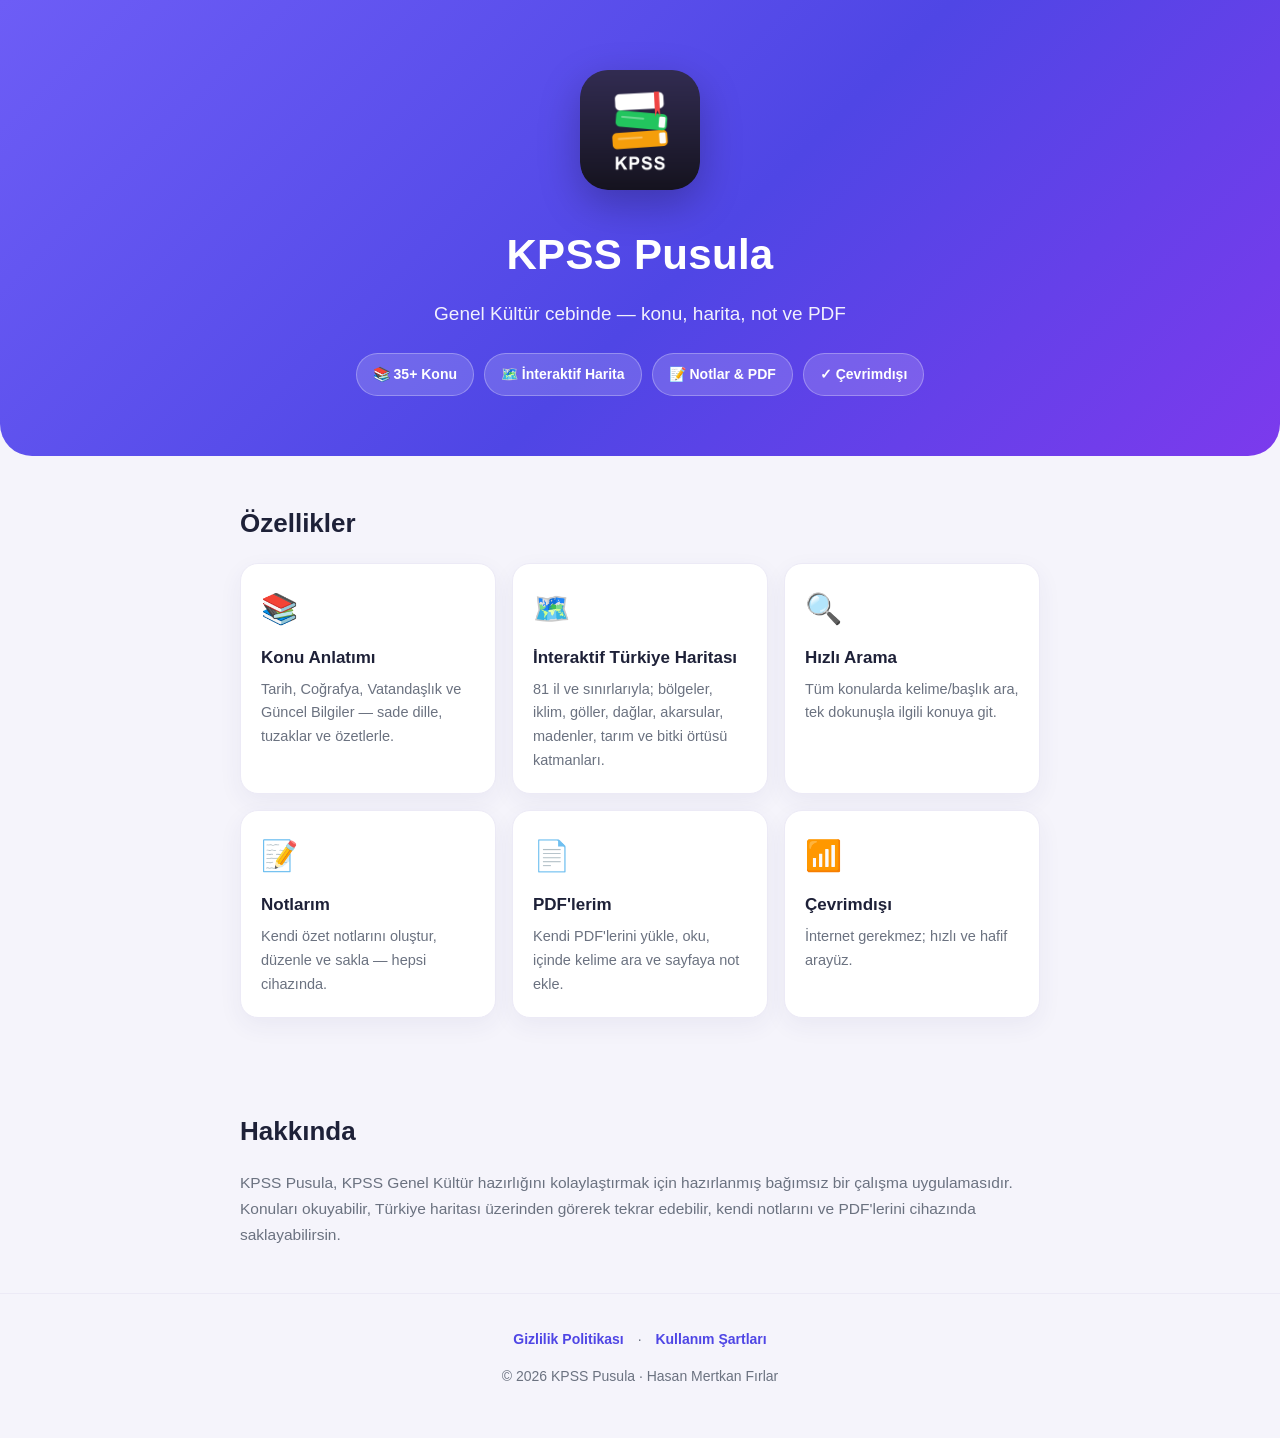
==== index.html @ 709a4a2e "KPSS Pusula tanıtım sitesi: ana sayfa, gizlilik politikası, kullanım şartları Co-Authored-By: Claude" ====
<!DOCTYPE html>
<html lang="tr">
<head>
<meta charset="UTF-8">
<meta name="viewport" content="width=device-width, initial-scale=1.0">
<title>KPSS Pusula — Genel Kültür Cebinde</title>
<meta name="description" content="KPSS Pusula: Genel Kültür konu anlatımı, interaktif Türkiye haritası, kişisel notlar ve PDF. Çevrimdışı çalışır.">
<link rel="icon" href="icon.png">
<link rel="stylesheet" href="style.css">
</head>
<body>
  <header class="hero">
    <img class="icon" src="icon.png" alt="KPSS Pusula">
    <h1>KPSS Pusula</h1>
    <p class="tag">Genel Kültür cebinde — konu, harita, not ve PDF</p>
    <div class="badges">
      <span class="badge">📚 35+ Konu</span>
      <span class="badge">🗺️ İnteraktif Harita</span>
      <span class="badge">📝 Notlar &amp; PDF</span>
      <span class="badge">✓ Çevrimdışı</span>
    </div>
  </header>

  <main class="wrap">
    <section>
      <h2>Özellikler</h2>
      <div class="grid">
        <div class="feat"><div class="ico">📚</div><h3>Konu Anlatımı</h3><p>Tarih, Coğrafya, Vatandaşlık ve Güncel Bilgiler — sade dille, tuzaklar ve özetlerle.</p></div>
        <div class="feat"><div class="ico">🗺️</div><h3>İnteraktif Türkiye Haritası</h3><p>81 il ve sınırlarıyla; bölgeler, iklim, göller, dağlar, akarsular, madenler, tarım ve bitki örtüsü katmanları.</p></div>
        <div class="feat"><div class="ico">🔍</div><h3>Hızlı Arama</h3><p>Tüm konularda kelime/başlık ara, tek dokunuşla ilgili konuya git.</p></div>
        <div class="feat"><div class="ico">📝</div><h3>Notlarım</h3><p>Kendi özet notlarını oluştur, düzenle ve sakla — hepsi cihazında.</p></div>
        <div class="feat"><div class="ico">📄</div><h3>PDF'lerim</h3><p>Kendi PDF'lerini yükle, oku, içinde kelime ara ve sayfaya not ekle.</p></div>
        <div class="feat"><div class="ico">📶</div><h3>Çevrimdışı</h3><p>İnternet gerekmez; hızlı ve hafif arayüz.</p></div>
      </div>
    </section>

    <section>
      <h2>Hakkında</h2>
      <p style="color:var(--soft);font-size:15.5px">KPSS Pusula, KPSS Genel Kültür hazırlığını kolaylaştırmak için hazırlanmış bağımsız bir çalışma uygulamasıdır. Konuları okuyabilir, Türkiye haritası üzerinden görerek tekrar edebilir, kendi notlarını ve PDF'lerini cihazında saklayabilirsin.</p>
    </section>
  </main>

  <footer>
    <div>
      <a href="gizlilik.html">Gizlilik Politikası</a> ·
      <a href="kullanim.html">Kullanım Şartları</a>
    </div>
    <p style="margin-top:14px">© 2026 KPSS Pusula · Hasan Mertkan Fırlar</p>
  </footer>
</body>
</html>
---- style.css ----
:root{
  --indigo:#4F46E5; --purple:#7C3AED; --ink:#1E2138; --soft:#6B7280;
  --bg:#F5F4FB; --card:#fff; --border:#ECEAF6;
}
*{box-sizing:border-box;margin:0;padding:0}
body{font-family:-apple-system,BlinkMacSystemFont,"Segoe UI",Roboto,Arial,sans-serif;
  color:var(--ink);background:var(--bg);line-height:1.65}
a{color:var(--indigo);text-decoration:none}
a:hover{text-decoration:underline}
.wrap{max-width:840px;margin:0 auto;padding:0 20px}

/* Hero */
.hero{background:linear-gradient(135deg,#6D5DF6 0%,#4F46E5 55%,#7C3AED 100%);
  color:#fff;text-align:center;padding:70px 20px 60px;border-radius:0 0 32px 32px}
.hero img.icon{width:120px;height:120px;border-radius:28px;box-shadow:0 14px 40px rgba(0,0,0,.25)}
.hero h1{font-size:42px;margin:22px 0 8px;letter-spacing:.3px}
.hero p.tag{font-size:19px;opacity:.92}
.badges{margin-top:24px;display:flex;gap:10px;justify-content:center;flex-wrap:wrap}
.badge{background:rgba(255,255,255,.16);border:1px solid rgba(255,255,255,.28);
  padding:9px 16px;border-radius:999px;font-size:14px;font-weight:600}

/* Sections */
section{padding:46px 0}
h2{font-size:26px;margin-bottom:18px}
.grid{display:grid;grid-template-columns:repeat(auto-fit,minmax(230px,1fr));gap:16px}
.feat{background:var(--card);border:1px solid var(--border);border-radius:18px;padding:20px;
  box-shadow:0 8px 24px rgba(59,47,122,.06)}
.feat .ico{font-size:30px}
.feat h3{font-size:17px;margin:10px 0 6px}
.feat p{color:var(--soft);font-size:14.5px}

/* Legal pages */
.legal{background:var(--card);border:1px solid var(--border);border-radius:20px;
  padding:32px;margin:34px 0;box-shadow:0 8px 24px rgba(59,47,122,.06)}
.legal h1{font-size:30px;margin-bottom:6px}
.legal .date{color:var(--soft);font-size:14px;margin-bottom:22px}
.legal h2{font-size:20px;margin:26px 0 10px}
.legal p,.legal li{color:#2b2f45;font-size:15.5px;margin-bottom:10px}
.legal ul{padding-left:22px}
.back{display:inline-block;margin:18px 0;font-weight:700}

footer{text-align:center;color:var(--soft);font-size:14px;padding:34px 20px 50px;border-top:1px solid var(--border)}
footer a{margin:0 10px;font-weight:600}
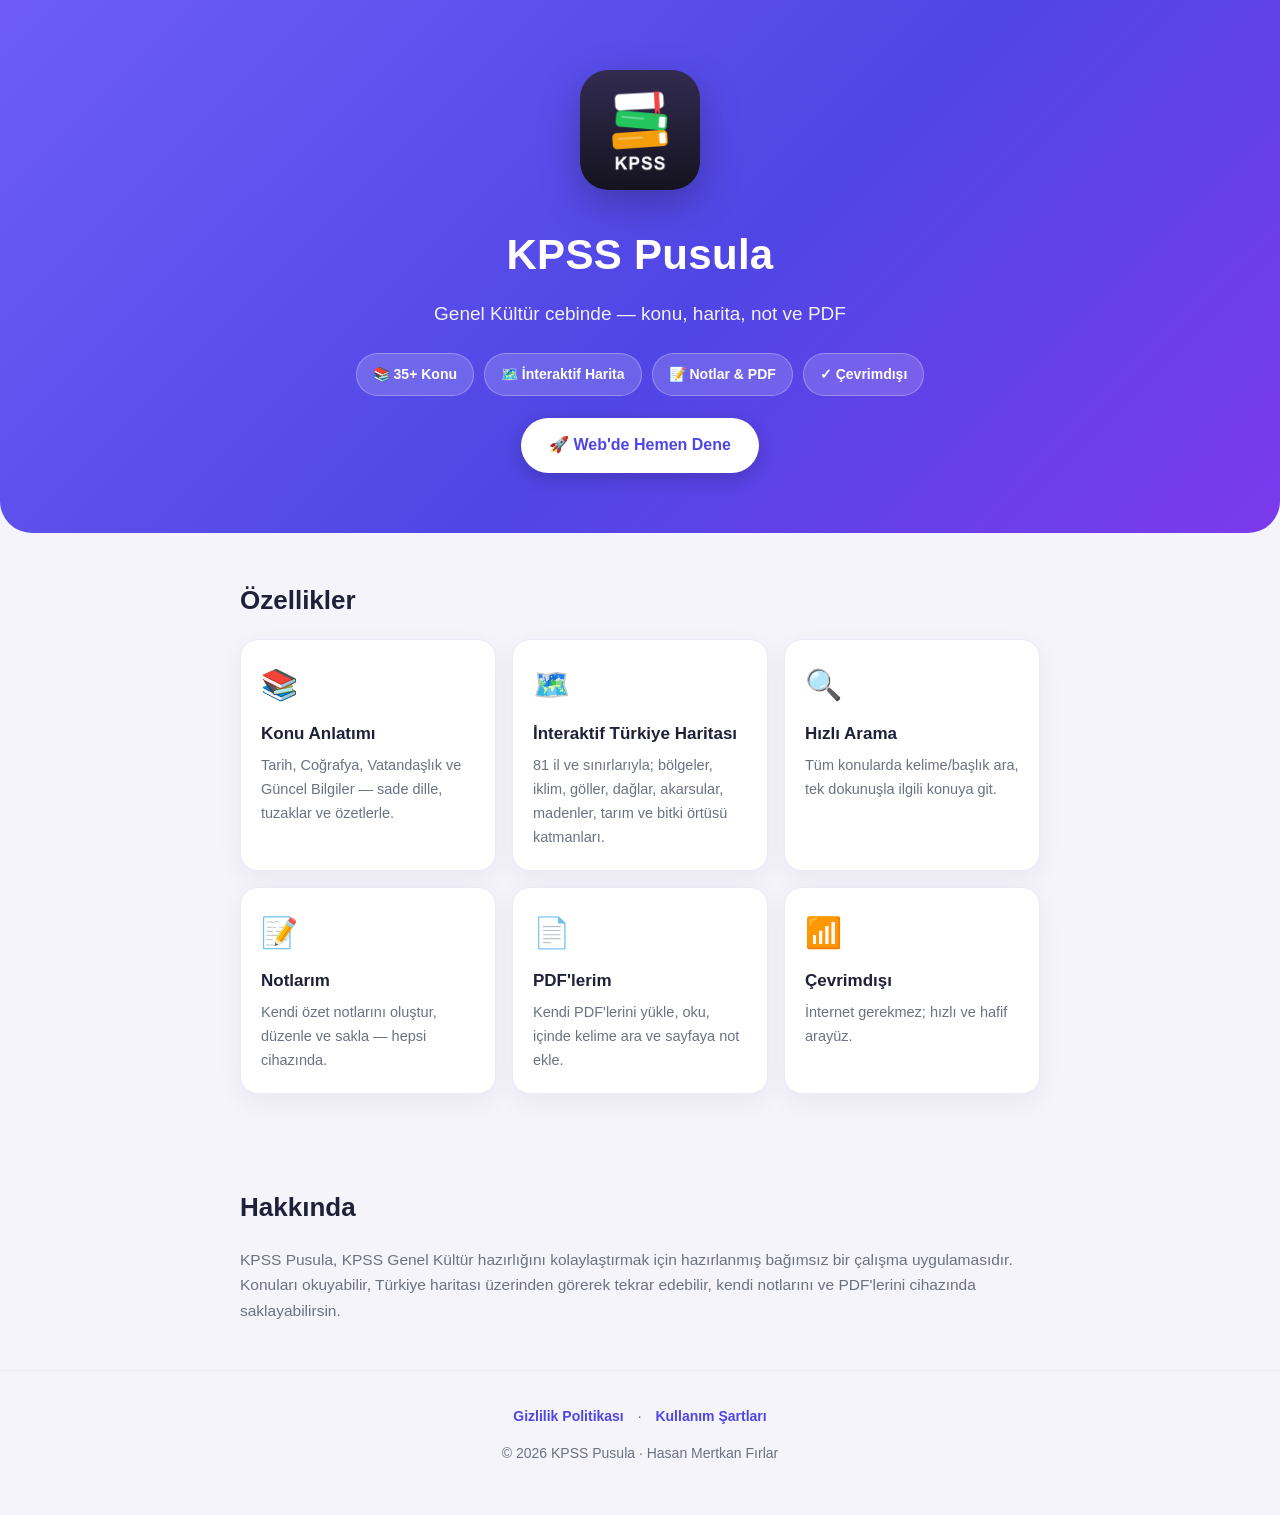
==== commit 13aa3e2e: "Web uygulaması ekle: Konular, Türkiye haritası, Test ve Notlar Uygulamanın özellikleri statik web sü" ====
--- a/index.html
+++ b/index.html
@@ -19,6 +19,10 @@
       <span class="badge">📝 Notlar &amp; PDF</span>
       <span class="badge">✓ Çevrimdışı</span>
     </div>
+    <a href="app/" style="display:inline-block;margin-top:22px;background:#fff;color:#4F46E5;font-weight:800;
+      font-size:16px;text-decoration:none;padding:14px 28px;border-radius:999px;box-shadow:0 6px 18px rgba(0,0,0,.18)">
+      🚀 Web'de Hemen Dene
+    </a>
   </header>
 
   <main class="wrap">
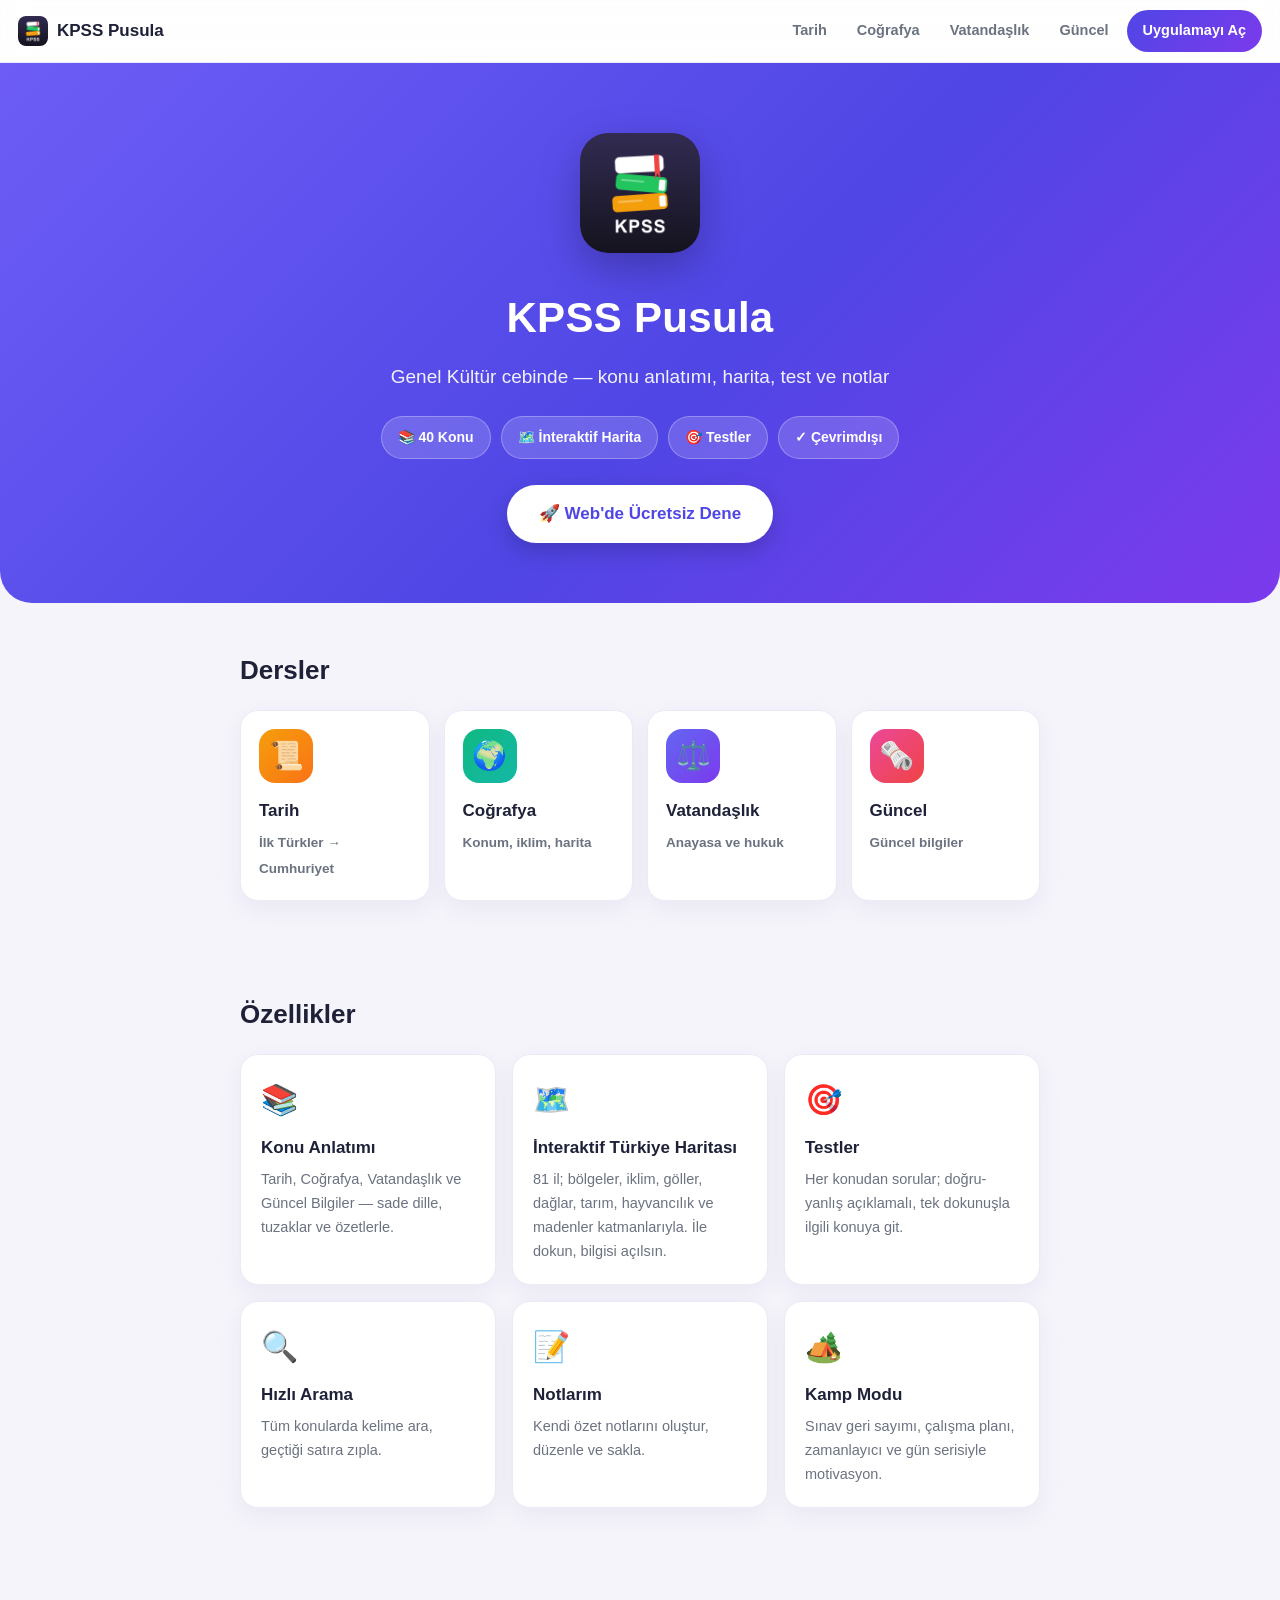
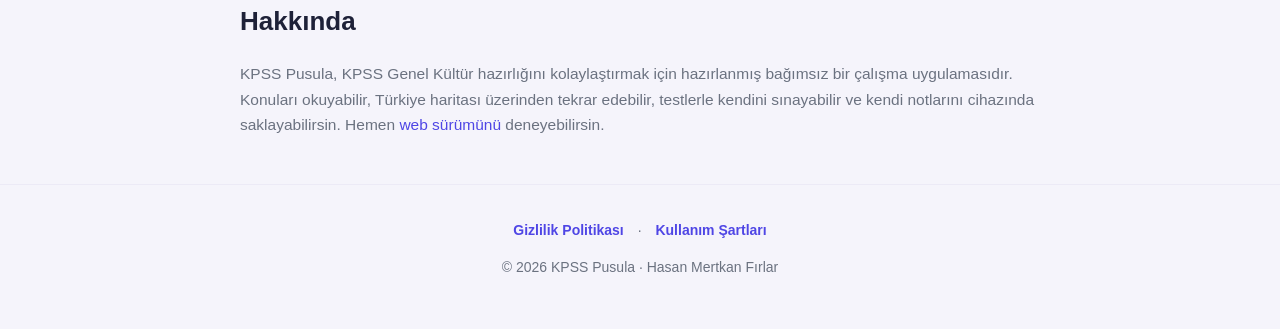
==== commit e15e4e25: "Ana sayfayı yeniden tasarla: üst menü (Tarih/Coğrafya/Vatandaşlık/Güncel) + ders kartları - Ana sayf" ====
--- a/index.html
+++ b/index.html
@@ -3,53 +3,87 @@
 <head>
 <meta charset="UTF-8">
 <meta name="viewport" content="width=device-width, initial-scale=1.0">
-<title>KPSS Pusula — Genel Kültür Cebinde</title>
-<meta name="description" content="KPSS Pusula: Genel Kültür konu anlatımı, interaktif Türkiye haritası, kişisel notlar ve PDF. Çevrimdışı çalışır.">
+<title>KPSS Pusula — Genel Kültür Konu Anlatımı, Harita ve Test</title>
+<meta name="description" content="KPSS Pusula: Tarih, Coğrafya, Vatandaşlık ve Güncel Bilgiler konu anlatımı, interaktif Türkiye haritası, testler ve notlar. Web'de ücretsiz dene veya uygulamayı indir.">
 <link rel="icon" href="icon.png">
 <link rel="stylesheet" href="style.css">
 </head>
 <body>
-  <header class="hero">
-    <img class="icon" src="icon.png" alt="KPSS Pusula">
-    <h1>KPSS Pusula</h1>
-    <p class="tag">Genel Kültür cebinde — konu, harita, not ve PDF</p>
-    <div class="badges">
-      <span class="badge">📚 35+ Konu</span>
-      <span class="badge">🗺️ İnteraktif Harita</span>
-      <span class="badge">📝 Notlar &amp; PDF</span>
-      <span class="badge">✓ Çevrimdışı</span>
+
+<nav class="nav">
+  <a class="brand" href="./"><img src="icon.png" alt="">KPSS Pusula</a>
+  <div class="links">
+    <a href="app/#tarih">Tarih</a>
+    <a href="app/#cografya">Coğrafya</a>
+    <a href="app/#vatandaslik">Vatandaşlık</a>
+    <a href="app/#guncel">Güncel</a>
+    <a class="cta" href="app/">Uygulamayı Aç</a>
+  </div>
+</nav>
+
+<header class="hero">
+  <img class="icon" src="icon.png" alt="KPSS Pusula">
+  <h1>KPSS Pusula</h1>
+  <p class="tag">Genel Kültür cebinde — konu anlatımı, harita, test ve notlar</p>
+  <div class="badges">
+    <span class="badge">📚 40 Konu</span>
+    <span class="badge">🗺️ İnteraktif Harita</span>
+    <span class="badge">🎯 Testler</span>
+    <span class="badge">✓ Çevrimdışı</span>
+  </div>
+  <a class="cta-big" href="app/">🚀 Web'de Ücretsiz Dene</a>
+</header>
+
+<main class="wrap">
+
+  <section id="dersler">
+    <h2>Dersler</h2>
+    <div class="subjects">
+      <a class="subj" href="app/#tarih">
+        <div class="em" style="background:linear-gradient(135deg,#F59E0B,#F97316)">📜</div>
+        <h3>Tarih</h3><span>İlk Türkler → Cumhuriyet</span>
+      </a>
+      <a class="subj" href="app/#cografya">
+        <div class="em" style="background:linear-gradient(135deg,#10B981,#14B8A6)">🌍</div>
+        <h3>Coğrafya</h3><span>Konum, iklim, harita</span>
+      </a>
+      <a class="subj" href="app/#vatandaslik">
+        <div class="em" style="background:linear-gradient(135deg,#6366F1,#7C3AED)">⚖️</div>
+        <h3>Vatandaşlık</h3><span>Anayasa ve hukuk</span>
+      </a>
+      <a class="subj" href="app/#guncel">
+        <div class="em" style="background:linear-gradient(135deg,#EC4899,#EF4444)">🗞️</div>
+        <h3>Güncel</h3><span>Güncel bilgiler</span>
+      </a>
     </div>
-    <a href="app/" style="display:inline-block;margin-top:22px;background:#fff;color:#4F46E5;font-weight:800;
-      font-size:16px;text-decoration:none;padding:14px 28px;border-radius:999px;box-shadow:0 6px 18px rgba(0,0,0,.18)">
-      🚀 Web'de Hemen Dene
-    </a>
-  </header>
+  </section>
 
-  <main class="wrap">
-    <section>
-      <h2>Özellikler</h2>
-      <div class="grid">
-        <div class="feat"><div class="ico">📚</div><h3>Konu Anlatımı</h3><p>Tarih, Coğrafya, Vatandaşlık ve Güncel Bilgiler — sade dille, tuzaklar ve özetlerle.</p></div>
-        <div class="feat"><div class="ico">🗺️</div><h3>İnteraktif Türkiye Haritası</h3><p>81 il ve sınırlarıyla; bölgeler, iklim, göller, dağlar, akarsular, madenler, tarım ve bitki örtüsü katmanları.</p></div>
-        <div class="feat"><div class="ico">🔍</div><h3>Hızlı Arama</h3><p>Tüm konularda kelime/başlık ara, tek dokunuşla ilgili konuya git.</p></div>
-        <div class="feat"><div class="ico">📝</div><h3>Notlarım</h3><p>Kendi özet notlarını oluştur, düzenle ve sakla — hepsi cihazında.</p></div>
-        <div class="feat"><div class="ico">📄</div><h3>PDF'lerim</h3><p>Kendi PDF'lerini yükle, oku, içinde kelime ara ve sayfaya not ekle.</p></div>
-        <div class="feat"><div class="ico">📶</div><h3>Çevrimdışı</h3><p>İnternet gerekmez; hızlı ve hafif arayüz.</p></div>
-      </div>
-    </section>
+  <section>
+    <h2>Özellikler</h2>
+    <div class="grid">
+      <div class="feat"><div class="ico">📚</div><h3>Konu Anlatımı</h3><p>Tarih, Coğrafya, Vatandaşlık ve Güncel Bilgiler — sade dille, tuzaklar ve özetlerle.</p></div>
+      <div class="feat"><div class="ico">🗺️</div><h3>İnteraktif Türkiye Haritası</h3><p>81 il; bölgeler, iklim, göller, dağlar, tarım, hayvancılık ve madenler katmanlarıyla. İle dokun, bilgisi açılsın.</p></div>
+      <div class="feat"><div class="ico">🎯</div><h3>Testler</h3><p>Her konudan sorular; doğru-yanlış açıklamalı, tek dokunuşla ilgili konuya git.</p></div>
+      <div class="feat"><div class="ico">🔍</div><h3>Hızlı Arama</h3><p>Tüm konularda kelime ara, geçtiği satıra zıpla.</p></div>
+      <div class="feat"><div class="ico">📝</div><h3>Notlarım</h3><p>Kendi özet notlarını oluştur, düzenle ve sakla.</p></div>
+      <div class="feat"><div class="ico">🏕️</div><h3>Kamp Modu</h3><p>Sınav geri sayımı, çalışma planı, zamanlayıcı ve gün serisiyle motivasyon.</p></div>
+    </div>
+  </section>
 
-    <section>
-      <h2>Hakkında</h2>
-      <p style="color:var(--soft);font-size:15.5px">KPSS Pusula, KPSS Genel Kültür hazırlığını kolaylaştırmak için hazırlanmış bağımsız bir çalışma uygulamasıdır. Konuları okuyabilir, Türkiye haritası üzerinden görerek tekrar edebilir, kendi notlarını ve PDF'lerini cihazında saklayabilirsin.</p>
-    </section>
-  </main>
+  <section>
+    <h2>Hakkında</h2>
+    <p style="color:var(--soft);font-size:15.5px">KPSS Pusula, KPSS Genel Kültür hazırlığını kolaylaştırmak için hazırlanmış bağımsız bir çalışma uygulamasıdır. Konuları okuyabilir, Türkiye haritası üzerinden tekrar edebilir, testlerle kendini sınayabilir ve kendi notlarını cihazında saklayabilirsin. Hemen <a href="app/">web sürümünü</a> deneyebilirsin.</p>
+  </section>
 
-  <footer>
-    <div>
-      <a href="gizlilik.html">Gizlilik Politikası</a> ·
-      <a href="kullanim.html">Kullanım Şartları</a>
-    </div>
-    <p style="margin-top:14px">© 2026 KPSS Pusula · Hasan Mertkan Fırlar</p>
-  </footer>
+</main>
+
+<footer>
+  <div>
+    <a href="gizlilik.html">Gizlilik Politikası</a> ·
+    <a href="kullanim.html">Kullanım Şartları</a>
+  </div>
+  <p style="margin-top:14px">© 2026 KPSS Pusula · Hasan Mertkan Fırlar</p>
+</footer>
+
 </body>
 </html>
--- a/style.css
+++ b/style.css
@@ -8,6 +8,31 @@
 a{color:var(--indigo);text-decoration:none}
 a:hover{text-decoration:underline}
 .wrap{max-width:840px;margin:0 auto;padding:0 20px}
+
+/* Üst menü */
+.nav{position:sticky;top:0;z-index:50;background:rgba(255,255,255,.92);backdrop-filter:saturate(180%) blur(12px);
+  border-bottom:1px solid var(--border);display:flex;align-items:center;justify-content:space-between;
+  padding:10px 18px;flex-wrap:wrap;gap:8px}
+.nav .brand{display:flex;align-items:center;gap:9px;font-weight:800;font-size:17px;color:var(--ink)}
+.nav .brand:hover{text-decoration:none}
+.nav .brand img{width:30px;height:30px;border-radius:8px}
+.nav .links{display:flex;align-items:center;gap:6px;flex-wrap:wrap}
+.nav .links a{color:var(--soft);font-weight:700;font-size:14.5px;padding:8px 12px;border-radius:999px}
+.nav .links a:hover{background:var(--bg);color:var(--indigo);text-decoration:none}
+.nav .links a.cta{background:linear-gradient(135deg,#4F46E5,#7C3AED);color:#fff;padding:9px 16px}
+.nav .links a.cta:hover{opacity:.92}
+
+/* Ders kartları */
+.subjects{display:grid;grid-template-columns:repeat(auto-fit,minmax(150px,1fr));gap:14px}
+.subj{display:block;background:var(--card);border:1px solid var(--border);border-radius:18px;padding:18px;
+  box-shadow:0 8px 24px rgba(59,47,122,.06);transition:transform .12s,box-shadow .12s}
+.subj:hover{text-decoration:none;transform:translateY(-3px);box-shadow:0 14px 30px rgba(59,47,122,.12)}
+.subj .em{width:54px;height:54px;border-radius:16px;display:flex;align-items:center;justify-content:center;font-size:28px;color:#fff}
+.subj h3{font-size:17px;margin:14px 0 4px;color:var(--ink)}
+.subj span{font-size:13.5px;color:var(--soft);font-weight:600}
+.cta-big{display:inline-block;margin-top:26px;background:#fff;color:#4F46E5;font-weight:800;font-size:17px;
+  padding:15px 32px;border-radius:999px;box-shadow:0 8px 22px rgba(0,0,0,.18)}
+.cta-big:hover{text-decoration:none;opacity:.95}
 
 /* Hero */
 .hero{background:linear-gradient(135deg,#6D5DF6 0%,#4F46E5 55%,#7C3AED 100%);
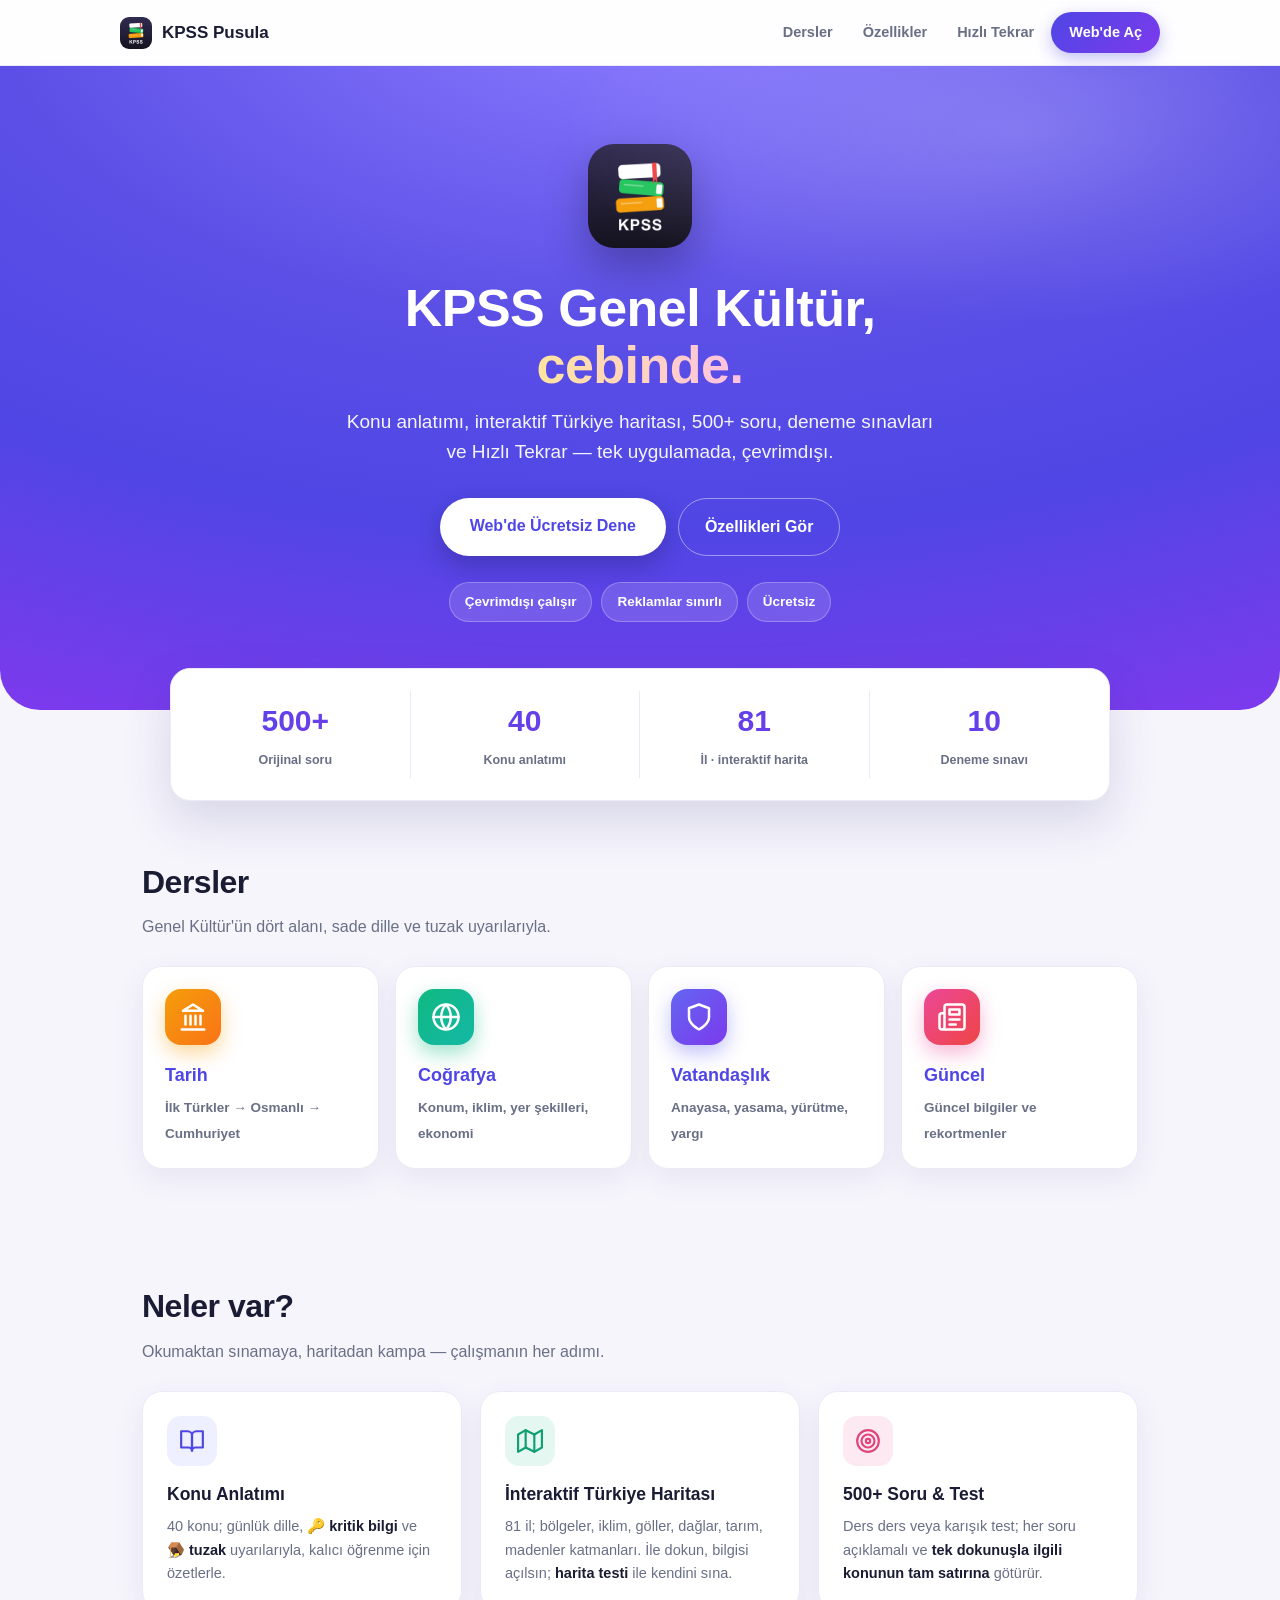
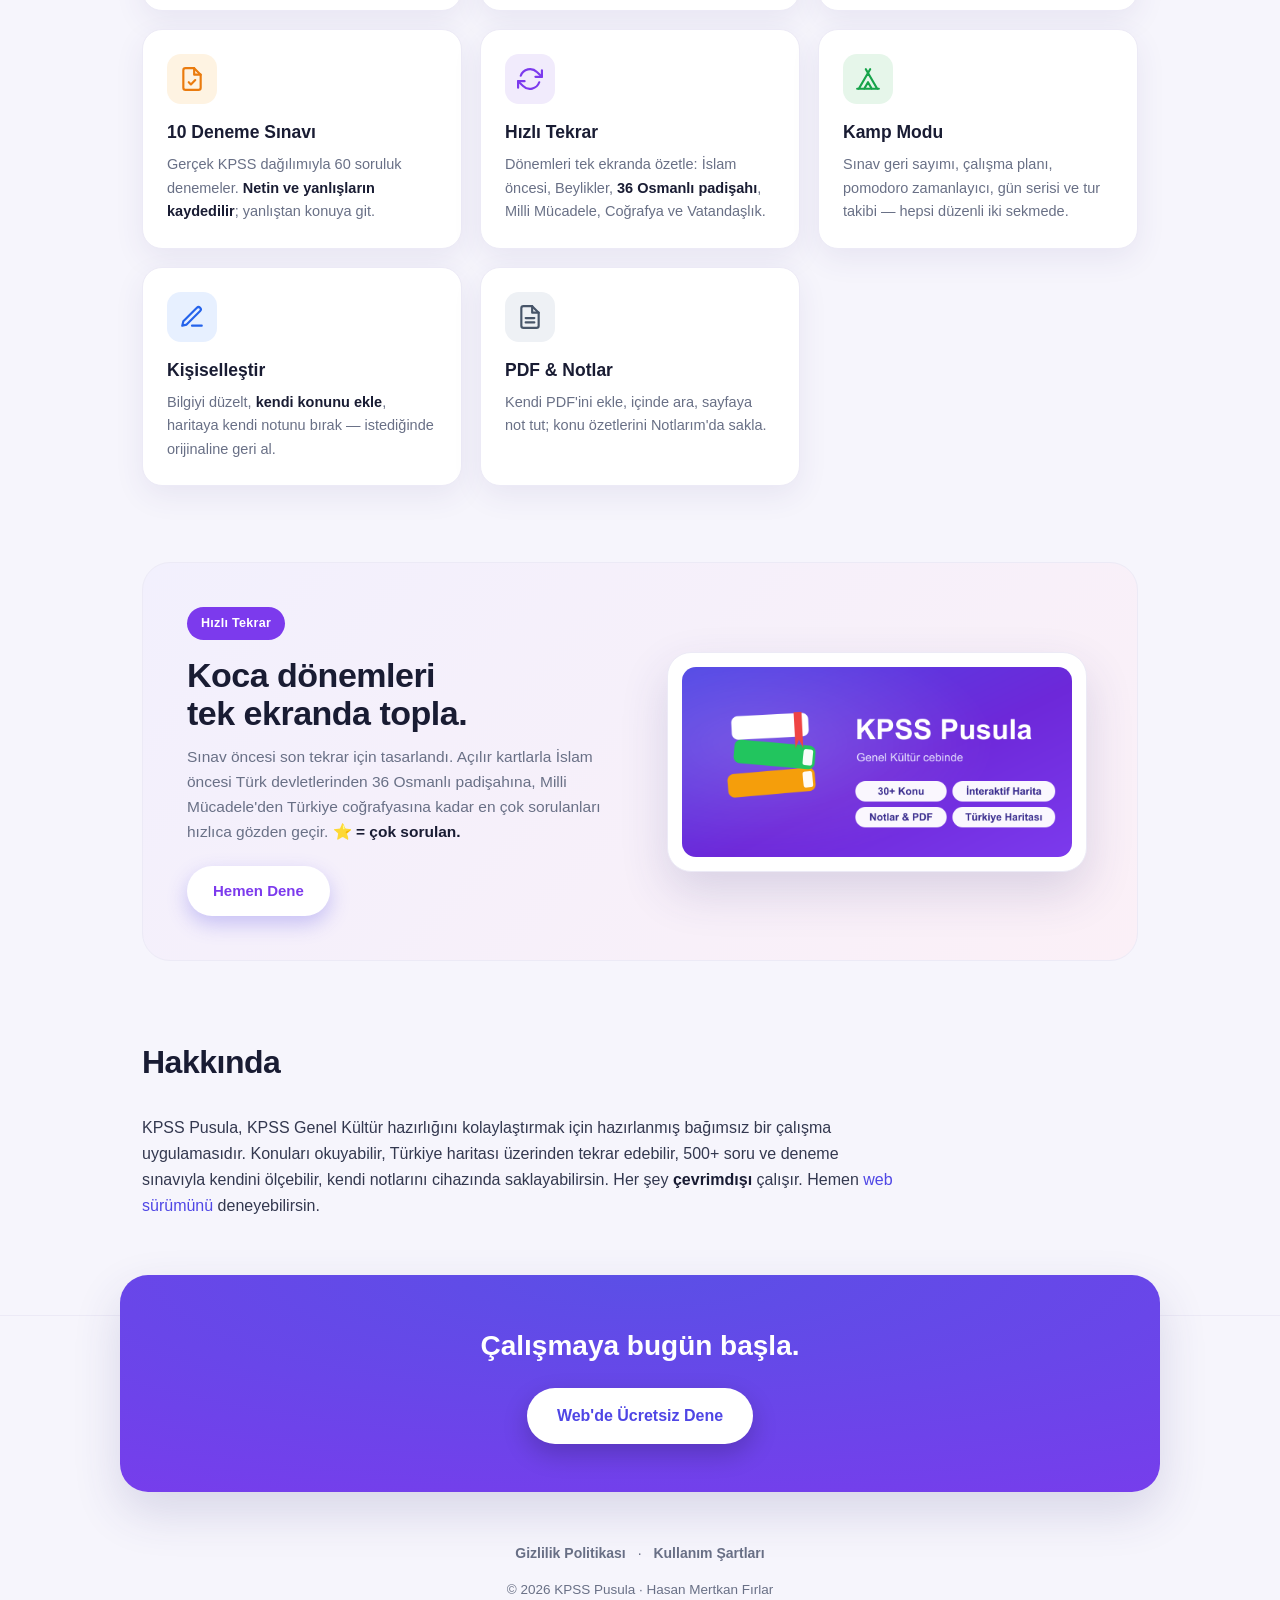
==== commit 7432f44f: "Landing sayfasını premium tasarımla yenile + içeriği güncelle - Yeni hero, istatistik bandı, SVG iko" ====
--- a/index.html
+++ b/index.html
@@ -3,8 +3,13 @@
 <head>
 <meta charset="UTF-8">
 <meta name="viewport" content="width=device-width, initial-scale=1.0">
-<title>KPSS Pusula — Genel Kültür Konu Anlatımı, Harita ve Test</title>
-<meta name="description" content="KPSS Pusula: Tarih, Coğrafya, Vatandaşlık ve Güncel Bilgiler konu anlatımı, interaktif Türkiye haritası, testler ve notlar. Web'de ücretsiz dene veya uygulamayı indir.">
+<title>KPSS Pusula — Genel Kültür Konu Anlatımı, Harita, Test ve Deneme</title>
+<meta name="description" content="KPSS Pusula: Tarih, Coğrafya, Vatandaşlık ve Güncel konu anlatımı, interaktif Türkiye haritası, 500+ orijinal soru, 10 deneme sınavı ve Hızlı Tekrar. Web'de ücretsiz dene.">
+<meta name="theme-color" content="#4F46E5">
+<meta property="og:title" content="KPSS Pusula — Genel Kültür cebinde">
+<meta property="og:description" content="Konu anlatımı, interaktif harita, 500+ soru, 10 deneme ve Hızlı Tekrar. Web'de ücretsiz dene.">
+<meta property="og:image" content="feature.png">
+<meta property="og:type" content="website">
 <link rel="icon" href="icon.png">
 <link rel="stylesheet" href="style.css">
 </head>
@@ -13,76 +18,136 @@
 <nav class="nav">
   <a class="brand" href="./"><img src="icon.png" alt="">KPSS Pusula</a>
   <div class="links">
-    <a href="app/#tarih">Tarih</a>
-    <a href="app/#cografya">Coğrafya</a>
-    <a href="app/#vatandaslik">Vatandaşlık</a>
-    <a href="app/#guncel">Güncel</a>
-    <a class="cta" href="app/">Uygulamayı Aç</a>
+    <a href="#dersler">Dersler</a>
+    <a href="#ozellikler">Özellikler</a>
+    <a href="#tekrar">Hızlı Tekrar</a>
+    <a class="cta" href="app/">Web'de Aç</a>
   </div>
 </nav>
 
 <header class="hero">
-  <img class="icon" src="icon.png" alt="KPSS Pusula">
-  <h1>KPSS Pusula</h1>
-  <p class="tag">Genel Kültür cebinde — konu anlatımı, harita, test ve notlar</p>
-  <div class="badges">
-    <span class="badge">📚 40 Konu</span>
-    <span class="badge">🗺️ İnteraktif Harita</span>
-    <span class="badge">🎯 Testler</span>
-    <span class="badge">✓ Çevrimdışı</span>
+  <div class="hero-inner">
+    <img class="icon" src="icon.png" alt="KPSS Pusula">
+    <h1>KPSS Genel Kültür,<br><span class="grad-text">cebinde.</span></h1>
+    <p class="tag">Konu anlatımı, interaktif Türkiye haritası, 500+ soru, deneme sınavları ve Hızlı Tekrar — tek uygulamada, çevrimdışı.</p>
+    <div class="hero-cta">
+      <a class="btn-primary" href="app/">Web'de Ücretsiz Dene</a>
+      <a class="btn-ghost" href="#ozellikler">Özellikleri Gör</a>
+    </div>
+    <div class="badges">
+      <span class="badge">Çevrimdışı çalışır</span>
+      <span class="badge">Reklamlar sınırlı</span>
+      <span class="badge">Ücretsiz</span>
+    </div>
   </div>
-  <a class="cta-big" href="app/">🚀 Web'de Ücretsiz Dene</a>
 </header>
+
+<div class="stats-band">
+  <div class="stat"><b>500+</b><span>Orijinal soru</span></div>
+  <div class="stat"><b>40</b><span>Konu anlatımı</span></div>
+  <div class="stat"><b>81</b><span>İl · interaktif harita</span></div>
+  <div class="stat"><b>10</b><span>Deneme sınavı</span></div>
+</div>
 
 <main class="wrap">
 
   <section id="dersler">
-    <h2>Dersler</h2>
+    <div class="sec-head"><h2>Dersler</h2><p>Genel Kültür'ün dört alanı, sade dille ve tuzak uyarılarıyla.</p></div>
     <div class="subjects">
-      <a class="subj" href="app/#tarih">
-        <div class="em" style="background:linear-gradient(135deg,#F59E0B,#F97316)">📜</div>
-        <h3>Tarih</h3><span>İlk Türkler → Cumhuriyet</span>
+      <a class="subj" style="--g1:#F59E0B;--g2:#F97316" href="app/#tarih">
+        <div class="em">
+          <svg viewBox="0 0 24 24"><path d="M3 22h18M6 18v-7M10 18v-7M14 18v-7M18 18v-7"/><path d="M12 2 20 7H4z"/></svg>
+        </div>
+        <h3>Tarih</h3><span>İlk Türkler → Osmanlı → Cumhuriyet</span>
       </a>
-      <a class="subj" href="app/#cografya">
-        <div class="em" style="background:linear-gradient(135deg,#10B981,#14B8A6)">🌍</div>
-        <h3>Coğrafya</h3><span>Konum, iklim, harita</span>
+      <a class="subj" style="--g1:#10B981;--g2:#14B8A6" href="app/#cografya">
+        <div class="em">
+          <svg viewBox="0 0 24 24"><circle cx="12" cy="12" r="10"/><path d="M2 12h20"/><path d="M12 2a15 15 0 0 1 0 20 15 15 0 0 1 0-20z"/></svg>
+        </div>
+        <h3>Coğrafya</h3><span>Konum, iklim, yer şekilleri, ekonomi</span>
       </a>
-      <a class="subj" href="app/#vatandaslik">
-        <div class="em" style="background:linear-gradient(135deg,#6366F1,#7C3AED)">⚖️</div>
-        <h3>Vatandaşlık</h3><span>Anayasa ve hukuk</span>
+      <a class="subj" style="--g1:#6366F1;--g2:#7C3AED" href="app/#vatandaslik">
+        <div class="em">
+          <svg viewBox="0 0 24 24"><path d="M12 22s8-4 8-10V5l-8-3-8 3v7c0 6 8 10 8 10z"/></svg>
+        </div>
+        <h3>Vatandaşlık</h3><span>Anayasa, yasama, yürütme, yargı</span>
       </a>
-      <a class="subj" href="app/#guncel">
-        <div class="em" style="background:linear-gradient(135deg,#EC4899,#EF4444)">🗞️</div>
-        <h3>Güncel</h3><span>Güncel bilgiler</span>
+      <a class="subj" style="--g1:#EC4899;--g2:#EF4444" href="app/#guncel">
+        <div class="em">
+          <svg viewBox="0 0 24 24"><path d="M4 22h16a2 2 0 0 0 2-2V4a2 2 0 0 0-2-2H8a2 2 0 0 0-2 2v16a2 2 0 0 1-2 2Zm0 0a2 2 0 0 1-2-2v-9a2 2 0 0 1 2-2h2"/><path d="M18 14h-8M15 18h-5M10 6h8v4h-8z"/></svg>
+        </div>
+        <h3>Güncel</h3><span>Güncel bilgiler ve rekortmenler</span>
       </a>
     </div>
   </section>
 
-  <section>
-    <h2>Özellikler</h2>
+  <section id="ozellikler">
+    <div class="sec-head"><h2>Neler var?</h2><p>Okumaktan sınamaya, haritadan kampa — çalışmanın her adımı.</p></div>
     <div class="grid">
-      <div class="feat"><div class="ico">📚</div><h3>Konu Anlatımı</h3><p>Tarih, Coğrafya, Vatandaşlık ve Güncel Bilgiler — sade dille, tuzaklar ve özetlerle.</p></div>
-      <div class="feat"><div class="ico">🗺️</div><h3>İnteraktif Türkiye Haritası</h3><p>81 il; bölgeler, iklim, göller, dağlar, tarım, hayvancılık ve madenler katmanlarıyla. İle dokun, bilgisi açılsın.</p></div>
-      <div class="feat"><div class="ico">🎯</div><h3>Testler</h3><p>Her konudan sorular; doğru-yanlış açıklamalı, tek dokunuşla ilgili konuya git.</p></div>
-      <div class="feat"><div class="ico">🔍</div><h3>Hızlı Arama</h3><p>Tüm konularda kelime ara, geçtiği satıra zıpla.</p></div>
-      <div class="feat"><div class="ico">📝</div><h3>Notlarım</h3><p>Kendi özet notlarını oluştur, düzenle ve sakla.</p></div>
-      <div class="feat"><div class="ico">🏕️</div><h3>Kamp Modu</h3><p>Sınav geri sayımı, çalışma planı, zamanlayıcı ve gün serisiyle motivasyon.</p></div>
+      <div class="feat">
+        <div class="ico i-book"><svg viewBox="0 0 24 24"><path d="M2 3h6a4 4 0 0 1 4 4v14a3 3 0 0 0-3-3H2z"/><path d="M22 3h-6a4 4 0 0 0-4 4v14a3 3 0 0 1 3-3h7z"/></svg></div>
+        <h3>Konu Anlatımı</h3><p>40 konu; günlük dille, <b>🔑 kritik bilgi</b> ve <b>🪤 tuzak</b> uyarılarıyla, kalıcı öğrenme için özetlerle.</p>
+      </div>
+      <div class="feat">
+        <div class="ico i-map"><svg viewBox="0 0 24 24"><path d="M1 6 8 2l8 4 7-4v16l-7 4-8-4-7 4z"/><path d="M8 2v16M16 6v16"/></svg></div>
+        <h3>İnteraktif Türkiye Haritası</h3><p>81 il; bölgeler, iklim, göller, dağlar, tarım, madenler katmanları. İle dokun, bilgisi açılsın; <b>harita testi</b> ile kendini sına.</p>
+      </div>
+      <div class="feat">
+        <div class="ico i-target"><svg viewBox="0 0 24 24"><circle cx="12" cy="12" r="10"/><circle cx="12" cy="12" r="6"/><circle cx="12" cy="12" r="2"/></svg></div>
+        <h3>500+ Soru & Test</h3><p>Ders ders veya karışık test; her soru açıklamalı ve <b>tek dokunuşla ilgili konunun tam satırına</b> götürür.</p>
+      </div>
+      <div class="feat">
+        <div class="ico i-exam"><svg viewBox="0 0 24 24"><path d="M14 2H6a2 2 0 0 0-2 2v16a2 2 0 0 0 2 2h12a2 2 0 0 0 2-2V8z"/><path d="M14 2v6h6M9 15l2 2 4-4"/></svg></div>
+        <h3>10 Deneme Sınavı</h3><p>Gerçek KPSS dağılımıyla 60 soruluk denemeler. <b>Netin ve yanlışların kaydedilir</b>; yanlıştan konuya git.</p>
+      </div>
+      <div class="feat">
+        <div class="ico i-refresh"><svg viewBox="0 0 24 24"><path d="M23 4v6h-6M1 20v-6h6"/><path d="M3.5 9a9 9 0 0 1 14.9-3.4L23 10M1 14l4.6 4.4A9 9 0 0 0 20.5 15"/></svg></div>
+        <h3>Hızlı Tekrar</h3><p>Dönemleri tek ekranda özetle: İslam öncesi, Beylikler, <b>36 Osmanlı padişahı</b>, Milli Mücadele, Coğrafya ve Vatandaşlık.</p>
+      </div>
+      <div class="feat">
+        <div class="ico i-camp"><svg viewBox="0 0 24 24"><path d="M3.5 21 14 3M20.5 21 10 3M15.5 21 12 15l-3.5 6M2 21h20"/></svg></div>
+        <h3>Kamp Modu</h3><p>Sınav geri sayımı, çalışma planı, pomodoro zamanlayıcı, gün serisi ve tur takibi — hepsi düzenli iki sekmede.</p>
+      </div>
+      <div class="feat">
+        <div class="ico i-edit"><svg viewBox="0 0 24 24"><path d="M12 20h9"/><path d="M16.5 3.5a2.1 2.1 0 0 1 3 3L7 19l-4 1 1-4z"/></svg></div>
+        <h3>Kişiselleştir</h3><p>Bilgiyi düzelt, <b>kendi konunu ekle</b>, haritaya kendi notunu bırak — istediğinde orijinaline geri al.</p>
+      </div>
+      <div class="feat">
+        <div class="ico i-file"><svg viewBox="0 0 24 24"><path d="M14 2H6a2 2 0 0 0-2 2v16a2 2 0 0 0 2 2h12a2 2 0 0 0 2-2V8z"/><path d="M14 2v6h6M8 13h8M8 17h8"/></svg></div>
+        <h3>PDF & Notlar</h3><p>Kendi PDF'ini ekle, içinde ara, sayfaya not tut; konu özetlerini Notlarım'da sakla.</p>
+      </div>
     </div>
   </section>
 
-  <section>
-    <h2>Hakkında</h2>
-    <p style="color:var(--soft);font-size:15.5px">KPSS Pusula, KPSS Genel Kültür hazırlığını kolaylaştırmak için hazırlanmış bağımsız bir çalışma uygulamasıdır. Konuları okuyabilir, Türkiye haritası üzerinden tekrar edebilir, testlerle kendini sınayabilir ve kendi notlarını cihazında saklayabilirsin. Hemen <a href="app/">web sürümünü</a> deneyebilirsin.</p>
+  <section id="tekrar" class="showcase">
+    <div class="showcase-text">
+      <span class="pill">Hızlı Tekrar</span>
+      <h2>Koca dönemleri<br>tek ekranda topla.</h2>
+      <p>Sınav öncesi son tekrar için tasarlandı. Açılır kartlarla İslam öncesi Türk devletlerinden 36 Osmanlı padişahına, Milli Mücadele'den Türkiye coğrafyasına kadar en çok sorulanları hızlıca gözden geçir. <b>⭐ = çok sorulan.</b></p>
+      <a class="btn-primary sm" href="app/">Hemen Dene</a>
+    </div>
+    <div class="showcase-img">
+      <div class="frame"><img src="feature.png" alt="KPSS Pusula ekranları"></div>
+    </div>
+  </section>
+
+  <section id="hakkinda">
+    <div class="sec-head"><h2>Hakkında</h2></div>
+    <p class="about">KPSS Pusula, KPSS Genel Kültür hazırlığını kolaylaştırmak için hazırlanmış bağımsız bir çalışma uygulamasıdır. Konuları okuyabilir, Türkiye haritası üzerinden tekrar edebilir, 500+ soru ve deneme sınavıyla kendini ölçebilir, kendi notlarını cihazında saklayabilirsin. Her şey <b>çevrimdışı</b> çalışır. Hemen <a href="app/">web sürümünü</a> deneyebilirsin.</p>
   </section>
 
 </main>
 
 <footer>
-  <div>
+  <div class="foot-cta">
+    <h3>Çalışmaya bugün başla.</h3>
+    <a class="btn-primary" href="app/">Web'de Ücretsiz Dene</a>
+  </div>
+  <div class="foot-links">
     <a href="gizlilik.html">Gizlilik Politikası</a> ·
     <a href="kullanim.html">Kullanım Şartları</a>
   </div>
-  <p style="margin-top:14px">© 2026 KPSS Pusula · Hasan Mertkan Fırlar</p>
+  <p class="copy">© 2026 KPSS Pusula · Hasan Mertkan Fırlar</p>
 </footer>
 
 </body>
--- a/style.css
+++ b/style.css
@@ -1,62 +1,132 @@
 :root{
-  --indigo:#4F46E5; --purple:#7C3AED; --ink:#1E2138; --soft:#6B7280;
-  --bg:#F5F4FB; --card:#fff; --border:#ECEAF6;
+  --indigo:#4F46E5; --purple:#7C3AED; --ink:#191C33; --soft:#697086;
+  --bg:#F6F5FC; --card:#fff; --border:#ECEAF6;
+  --shadow:0 10px 30px rgba(59,47,122,.08);
+  --shadow-lg:0 20px 48px rgba(59,47,122,.16);
+  --radius:20px;
 }
 *{box-sizing:border-box;margin:0;padding:0}
+html{scroll-behavior:smooth}
 body{font-family:-apple-system,BlinkMacSystemFont,"Segoe UI",Roboto,Arial,sans-serif;
-  color:var(--ink);background:var(--bg);line-height:1.65}
+  color:var(--ink);background:var(--bg);line-height:1.62;-webkit-font-smoothing:antialiased}
 a{color:var(--indigo);text-decoration:none}
-a:hover{text-decoration:underline}
-.wrap{max-width:840px;margin:0 auto;padding:0 20px}
+.wrap{max-width:1040px;margin:0 auto;padding:0 22px}
+svg{display:block}
 
-/* Üst menü */
-.nav{position:sticky;top:0;z-index:50;background:rgba(255,255,255,.92);backdrop-filter:saturate(180%) blur(12px);
+/* ---------- NAV ---------- */
+.nav{position:sticky;top:0;z-index:50;background:rgba(255,255,255,.82);
+  backdrop-filter:saturate(180%) blur(14px);-webkit-backdrop-filter:saturate(180%) blur(14px);
   border-bottom:1px solid var(--border);display:flex;align-items:center;justify-content:space-between;
-  padding:10px 18px;flex-wrap:wrap;gap:8px}
-.nav .brand{display:flex;align-items:center;gap:9px;font-weight:800;font-size:17px;color:var(--ink)}
-.nav .brand:hover{text-decoration:none}
-.nav .brand img{width:30px;height:30px;border-radius:8px}
-.nav .links{display:flex;align-items:center;gap:6px;flex-wrap:wrap}
-.nav .links a{color:var(--soft);font-weight:700;font-size:14.5px;padding:8px 12px;border-radius:999px}
-.nav .links a:hover{background:var(--bg);color:var(--indigo);text-decoration:none}
-.nav .links a.cta{background:linear-gradient(135deg,#4F46E5,#7C3AED);color:#fff;padding:9px 16px}
-.nav .links a.cta:hover{opacity:.92}
+  padding:12px max(22px,calc((100vw - 1040px)/2));flex-wrap:wrap;gap:8px}
+.nav .brand{display:flex;align-items:center;gap:10px;font-weight:800;font-size:17px;color:var(--ink)}
+.nav .brand img{width:32px;height:32px;border-radius:9px}
+.nav .links{display:flex;align-items:center;gap:4px;flex-wrap:wrap}
+.nav .links a{color:var(--soft);font-weight:700;font-size:14.5px;padding:8px 13px;border-radius:999px;transition:.15s}
+.nav .links a:hover{background:var(--bg);color:var(--indigo)}
+.nav .links a.cta{background:linear-gradient(135deg,#4F46E5,#7C3AED);color:#fff;padding:9px 18px;box-shadow:0 6px 16px rgba(79,70,229,.32)}
+.nav .links a.cta:hover{transform:translateY(-1px);color:#fff}
+
+/* ---------- HERO ---------- */
+.hero{position:relative;overflow:hidden;text-align:center;color:#fff;
+  background:radial-gradient(120% 120% at 50% -10%,#8B7BFF 0%,#5B4FE6 42%,#4F46E5 68%,#7C3AED 100%);
+  padding:78px 22px 88px;border-radius:0 0 40px 40px}
+.hero::after{content:"";position:absolute;inset:0;pointer-events:none;
+  background:radial-gradient(60% 50% at 80% 10%,rgba(255,255,255,.18),transparent 60%);}
+.hero-inner{position:relative;max-width:760px;margin:0 auto}
+.hero .icon{width:104px;height:104px;border-radius:26px;box-shadow:0 18px 44px rgba(0,0,0,.28)}
+.hero h1{font-size:clamp(34px,6vw,52px);line-height:1.08;margin:24px 0 14px;letter-spacing:-.5px;font-weight:850}
+.grad-text{background:linear-gradient(90deg,#FFE59E,#FFC1E3);-webkit-background-clip:text;background-clip:text;color:transparent}
+.hero .tag{font-size:clamp(16px,2.4vw,19px);opacity:.94;max-width:600px;margin:0 auto;font-weight:500}
+.hero-cta{margin-top:30px;display:flex;gap:12px;justify-content:center;flex-wrap:wrap}
+.btn-primary{display:inline-block;background:#fff;color:#4F46E5;font-weight:800;font-size:16px;
+  padding:15px 30px;border-radius:999px;box-shadow:0 10px 26px rgba(0,0,0,.20);transition:.15s}
+.btn-primary:hover{transform:translateY(-2px);box-shadow:0 16px 34px rgba(0,0,0,.26)}
+.btn-primary.sm{padding:13px 26px;font-size:15px;box-shadow:0 8px 20px rgba(79,70,229,.28)}
+.btn-ghost{display:inline-block;color:#fff;font-weight:700;font-size:16px;padding:15px 26px;border-radius:999px;
+  border:1.5px solid rgba(255,255,255,.45);transition:.15s}
+.btn-ghost:hover{background:rgba(255,255,255,.14);color:#fff}
+.badges{margin-top:26px;display:flex;gap:9px;justify-content:center;flex-wrap:wrap}
+.badge{background:rgba(255,255,255,.14);border:1px solid rgba(255,255,255,.26);
+  padding:8px 15px;border-radius:999px;font-size:13.5px;font-weight:600}
+
+/* ---------- STATS BAND ---------- */
+.stats-band{max-width:940px;margin:-42px auto 0;position:relative;z-index:5;
+  background:var(--card);border:1px solid var(--border);border-radius:var(--radius);
+  box-shadow:var(--shadow-lg);display:grid;grid-template-columns:repeat(4,1fr);
+  padding:22px 10px}
+.stats-band .stat{text-align:center;padding:6px 8px;border-right:1px solid var(--border)}
+.stats-band .stat:last-child{border-right:none}
+.stats-band .stat b{display:block;font-size:30px;font-weight:850;
+  background:linear-gradient(135deg,#4F46E5,#7C3AED);-webkit-background-clip:text;background-clip:text;color:transparent}
+.stats-band .stat span{font-size:12.5px;color:var(--soft);font-weight:600}
+
+/* ---------- SECTIONS ---------- */
+section{padding:56px 0}
+.sec-head{margin-bottom:26px}
+.sec-head h2{font-size:clamp(24px,3.4vw,32px);font-weight:850;letter-spacing:-.5px}
+.sec-head p{color:var(--soft);font-size:16px;margin-top:6px;max-width:560px}
 
 /* Ders kartları */
-.subjects{display:grid;grid-template-columns:repeat(auto-fit,minmax(150px,1fr));gap:14px}
-.subj{display:block;background:var(--card);border:1px solid var(--border);border-radius:18px;padding:18px;
-  box-shadow:0 8px 24px rgba(59,47,122,.06);transition:transform .12s,box-shadow .12s}
-.subj:hover{text-decoration:none;transform:translateY(-3px);box-shadow:0 14px 30px rgba(59,47,122,.12)}
-.subj .em{width:54px;height:54px;border-radius:16px;display:flex;align-items:center;justify-content:center;font-size:28px;color:#fff}
-.subj h3{font-size:17px;margin:14px 0 4px;color:var(--ink)}
+.subjects{display:grid;grid-template-columns:repeat(auto-fit,minmax(200px,1fr));gap:16px}
+.subj{display:block;background:var(--card);border:1px solid var(--border);border-radius:var(--radius);padding:22px;
+  box-shadow:var(--shadow);transition:transform .16s,box-shadow .16s}
+.subj:hover{transform:translateY(-4px);box-shadow:var(--shadow-lg)}
+.subj .em{width:56px;height:56px;border-radius:16px;display:flex;align-items:center;justify-content:center;
+  background:linear-gradient(135deg,var(--g1),var(--g2));box-shadow:0 8px 20px color-mix(in srgb,var(--g1) 40%,transparent)}
+.subj .em svg{width:30px;height:30px;fill:none;stroke:#fff;stroke-width:2;stroke-linecap:round;stroke-linejoin:round}
+.subj h3{font-size:18px;margin:16px 0 4px}
 .subj span{font-size:13.5px;color:var(--soft);font-weight:600}
-.cta-big{display:inline-block;margin-top:26px;background:#fff;color:#4F46E5;font-weight:800;font-size:17px;
-  padding:15px 32px;border-radius:999px;box-shadow:0 8px 22px rgba(0,0,0,.18)}
-.cta-big:hover{text-decoration:none;opacity:.95}
 
-/* Hero */
-.hero{background:linear-gradient(135deg,#6D5DF6 0%,#4F46E5 55%,#7C3AED 100%);
-  color:#fff;text-align:center;padding:70px 20px 60px;border-radius:0 0 32px 32px}
-.hero img.icon{width:120px;height:120px;border-radius:28px;box-shadow:0 14px 40px rgba(0,0,0,.25)}
-.hero h1{font-size:42px;margin:22px 0 8px;letter-spacing:.3px}
-.hero p.tag{font-size:19px;opacity:.92}
-.badges{margin-top:24px;display:flex;gap:10px;justify-content:center;flex-wrap:wrap}
-.badge{background:rgba(255,255,255,.16);border:1px solid rgba(255,255,255,.28);
-  padding:9px 16px;border-radius:999px;font-size:14px;font-weight:600}
+/* Özellik kartları */
+.grid{display:grid;grid-template-columns:repeat(auto-fit,minmax(250px,1fr));gap:18px}
+.feat{background:var(--card);border:1px solid var(--border);border-radius:var(--radius);padding:24px;
+  box-shadow:var(--shadow);transition:transform .16s,box-shadow .16s}
+.feat:hover{transform:translateY(-4px);box-shadow:var(--shadow-lg)}
+.feat .ico{width:50px;height:50px;border-radius:14px;display:flex;align-items:center;justify-content:center;margin-bottom:14px}
+.feat .ico svg{width:26px;height:26px;fill:none;stroke:currentColor;stroke-width:2;stroke-linecap:round;stroke-linejoin:round}
+.feat h3{font-size:17.5px;margin-bottom:7px}
+.feat p{color:var(--soft);font-size:14.5px}
+.feat p b{color:var(--ink);font-weight:700}
+.i-book{background:#EEF0FF;color:#4F46E5}
+.i-map{background:#E4F8F1;color:#0E9F73}
+.i-target{background:#FCE9F1;color:#E0457C}
+.i-exam{background:#FEF3E2;color:#EA7B0E}
+.i-refresh{background:#F1EBFC;color:#7C3AED}
+.i-camp{background:#E6F6EA;color:#16A34A}
+.i-edit{background:#E7F0FF;color:#2563EB}
+.i-file{background:#EEF1F5;color:#475569}
 
-/* Sections */
-section{padding:46px 0}
-h2{font-size:26px;margin-bottom:18px}
-.grid{display:grid;grid-template-columns:repeat(auto-fit,minmax(230px,1fr));gap:16px}
-.feat{background:var(--card);border:1px solid var(--border);border-radius:18px;padding:20px;
-  box-shadow:0 8px 24px rgba(59,47,122,.06)}
-.feat .ico{font-size:30px}
-.feat h3{font-size:17px;margin:10px 0 6px}
-.feat p{color:var(--soft);font-size:14.5px}
+/* Showcase */
+.showcase{display:grid;grid-template-columns:1fr 1fr;gap:40px;align-items:center;
+  background:linear-gradient(135deg,#F2F0FD,#FBF0F7);border:1px solid var(--border);
+  border-radius:28px;padding:44px;margin:20px 0}
+.showcase-text .pill{display:inline-block;background:#7C3AED;color:#fff;font-weight:700;font-size:12.5px;
+  padding:6px 14px;border-radius:999px;letter-spacing:.3px}
+.showcase-text h2{font-size:clamp(24px,3.4vw,34px);font-weight:850;letter-spacing:-.5px;margin:16px 0 12px;line-height:1.12}
+.showcase-text p{color:var(--soft);font-size:15.5px}
+.showcase-text p b{color:var(--ink)}
+.showcase-text .btn-primary{margin-top:22px;color:#7C3AED}
+.showcase-img{display:flex;justify-content:center}
+.frame{background:#fff;border:1px solid var(--border);border-radius:24px;padding:14px;box-shadow:var(--shadow-lg);max-width:420px}
+.frame img{width:100%;border-radius:14px;display:block}
 
-/* Legal pages */
-.legal{background:var(--card);border:1px solid var(--border);border-radius:20px;
-  padding:32px;margin:34px 0;box-shadow:0 8px 24px rgba(59,47,122,.06)}
+.about{color:#33384f;font-size:16px;max-width:760px}
+.about b{color:var(--ink)}
+
+/* ---------- FOOTER ---------- */
+footer{margin-top:40px;border-top:1px solid var(--border);text-align:center;padding:0 22px 46px}
+.foot-cta{background:radial-gradient(120% 140% at 50% 0%,#5B4FE6,#7C3AED);color:#fff;
+  border-radius:28px;padding:48px 24px;margin:0 auto 34px;max-width:1040px;margin-top:-1px;
+  transform:translateY(-40px);box-shadow:var(--shadow-lg)}
+.foot-cta h3{font-size:clamp(22px,3vw,28px);font-weight:800;margin-bottom:20px}
+.foot-links{color:var(--soft);font-size:14px;margin-top:-24px}
+.foot-links a{margin:0 8px;font-weight:600;color:var(--soft)}
+.foot-links a:hover{color:var(--indigo)}
+.copy{color:var(--soft);font-size:13.5px;margin-top:14px}
+
+/* ---------- LEGAL (gizlilik / kullanım) ---------- */
+.legal{background:var(--card);border:1px solid var(--border);border-radius:var(--radius);
+  padding:34px;margin:34px auto;max-width:840px;box-shadow:var(--shadow)}
 .legal h1{font-size:30px;margin-bottom:6px}
 .legal .date{color:var(--soft);font-size:14px;margin-bottom:22px}
 .legal h2{font-size:20px;margin:26px 0 10px}
@@ -64,5 +134,12 @@
 .legal ul{padding-left:22px}
 .back{display:inline-block;margin:18px 0;font-weight:700}
 
-footer{text-align:center;color:var(--soft);font-size:14px;padding:34px 20px 50px;border-top:1px solid var(--border)}
-footer a{margin:0 10px;font-weight:600}
+/* ---------- RESPONSIVE ---------- */
+@media(max-width:720px){
+  .stats-band{grid-template-columns:repeat(2,1fr);gap:10px 0;max-width:calc(100% - 44px)}
+  .stats-band .stat:nth-child(2){border-right:none}
+  .showcase{grid-template-columns:1fr;padding:32px 24px}
+  .showcase-img{order:-1}
+  .frame{max-width:320px}
+  section{padding:44px 0}
+}
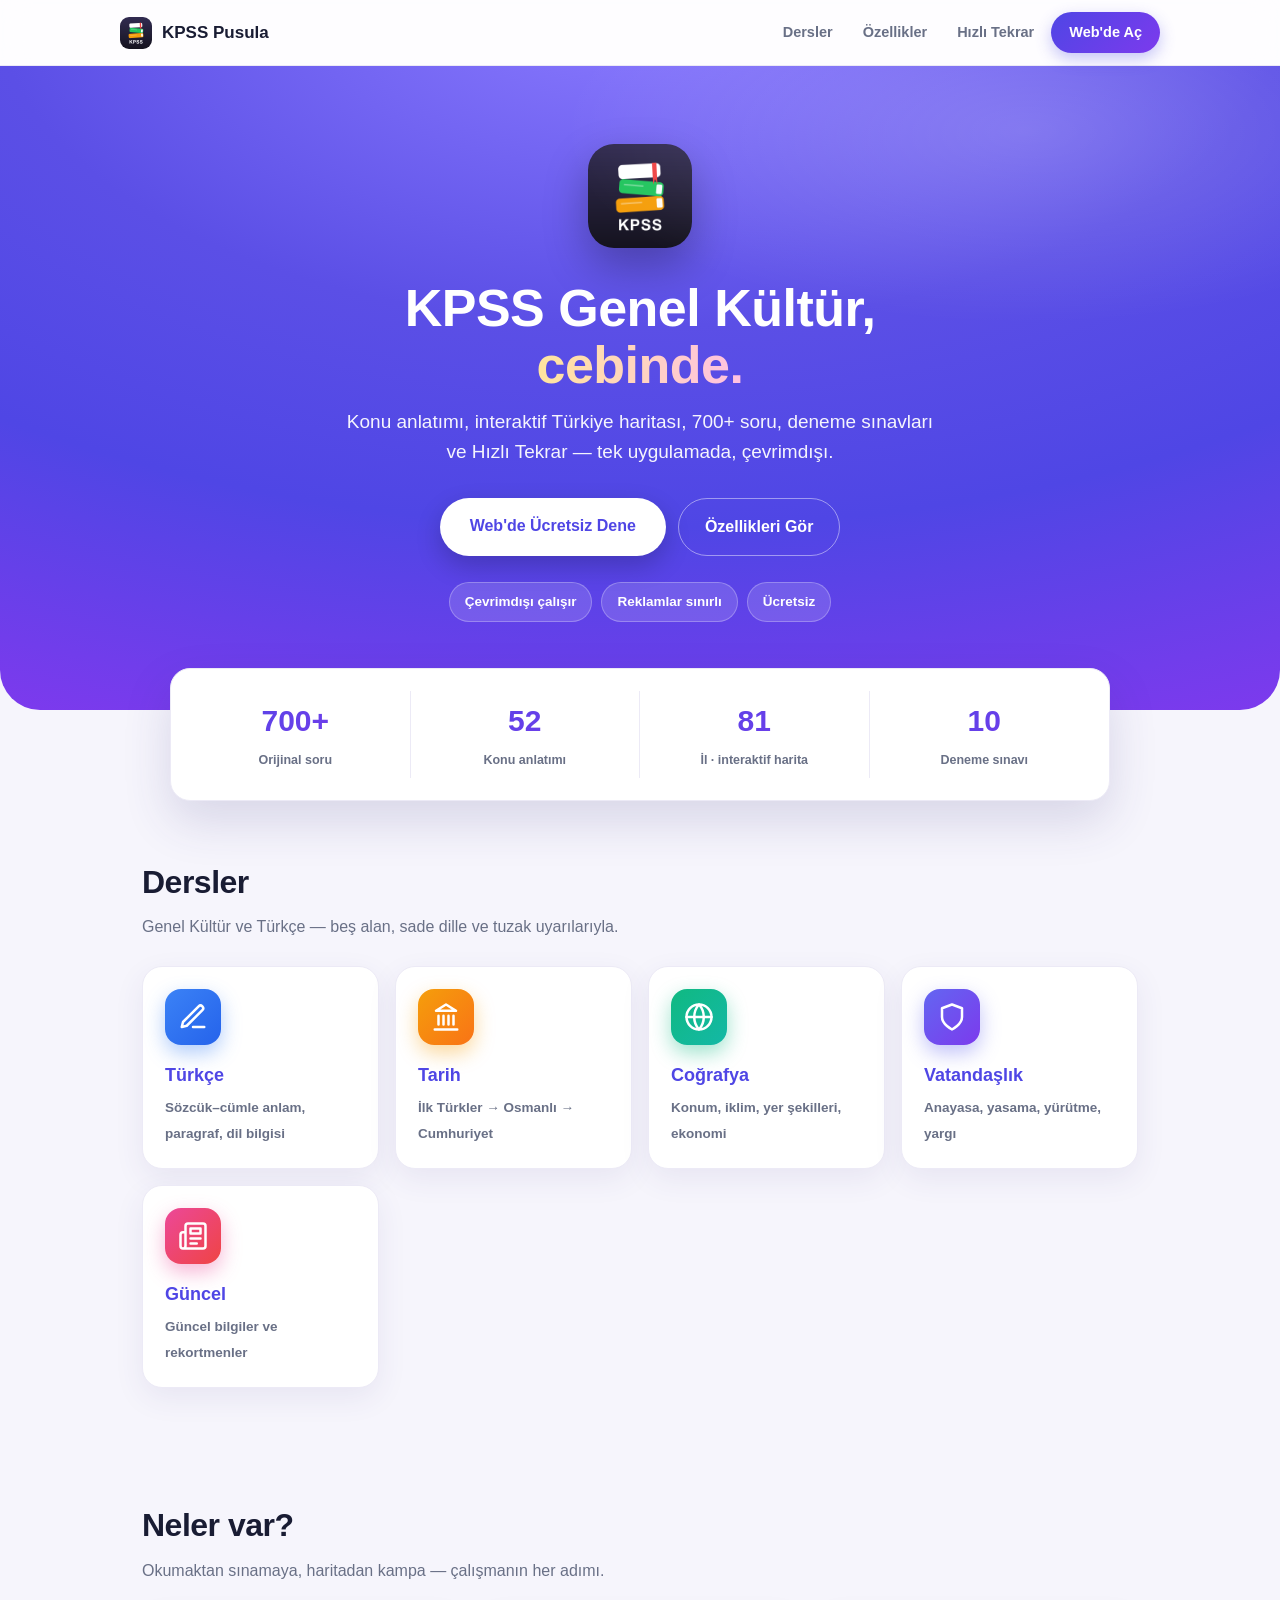
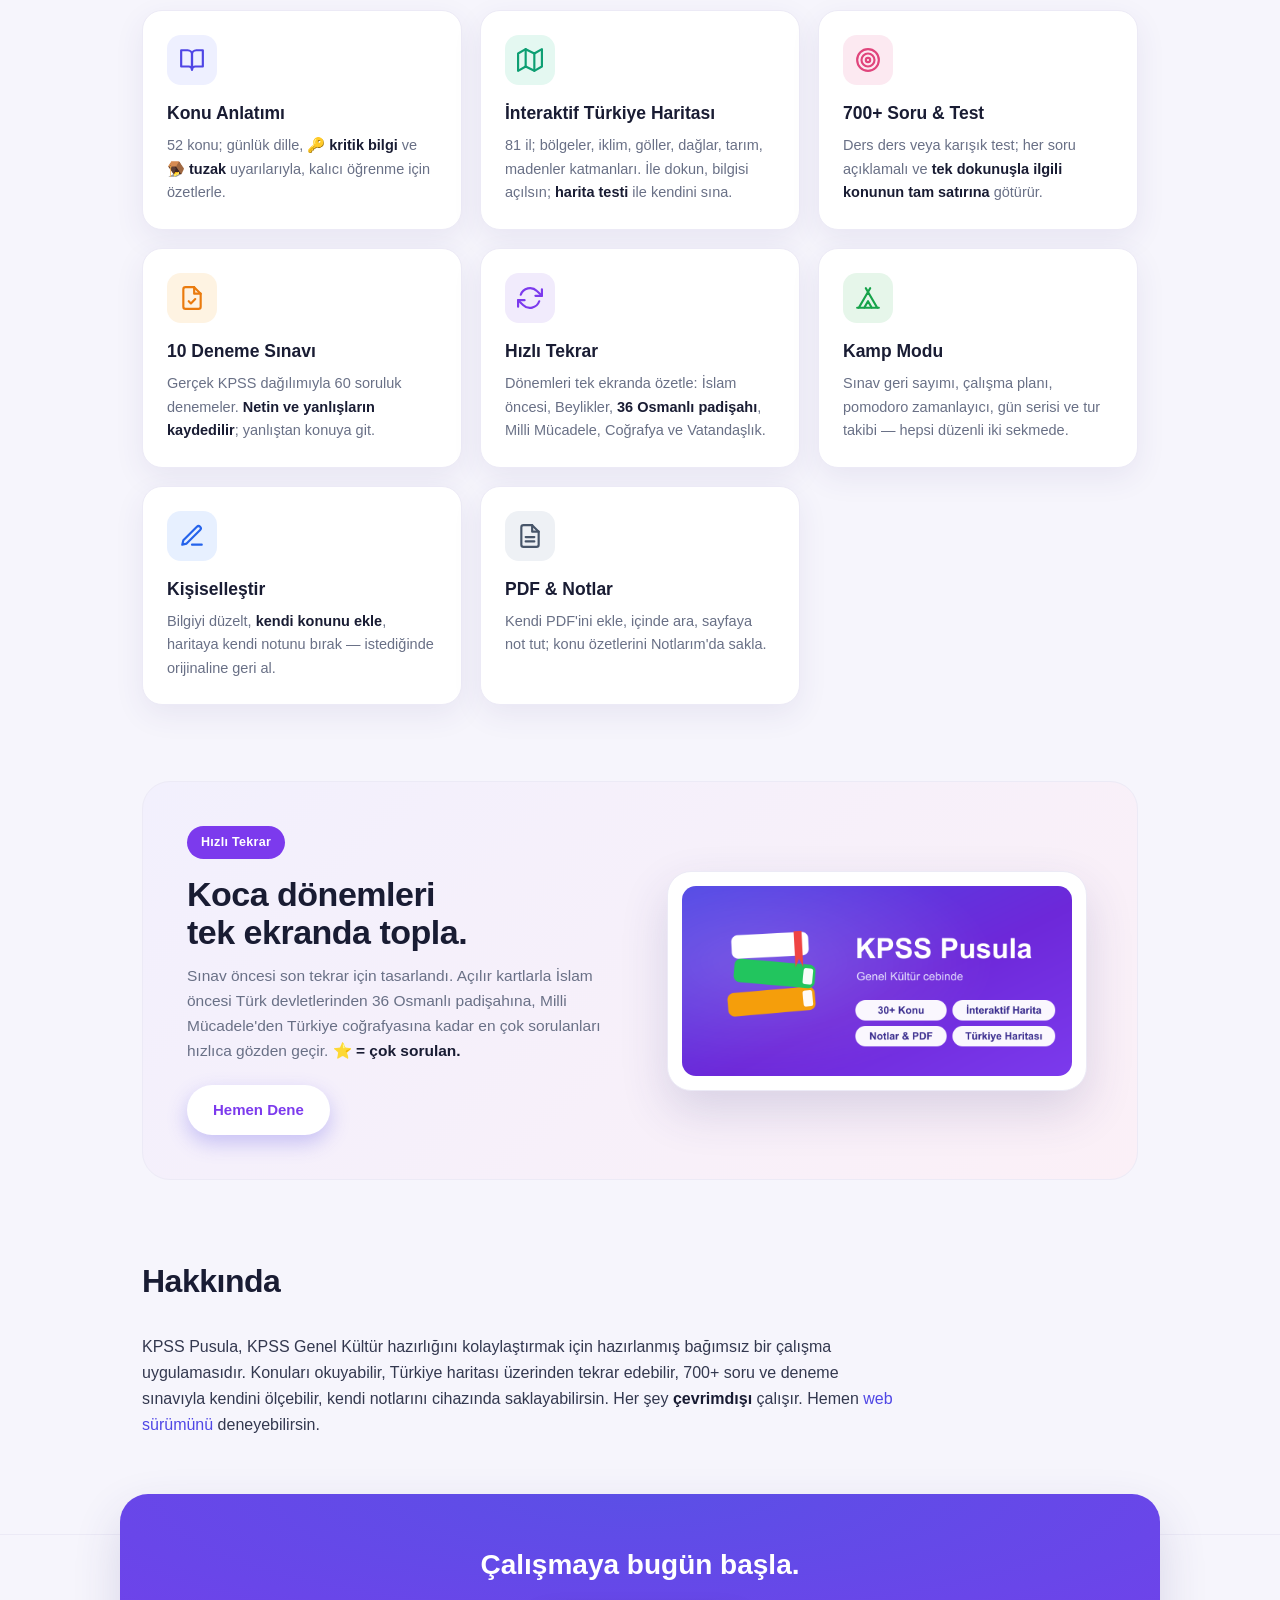
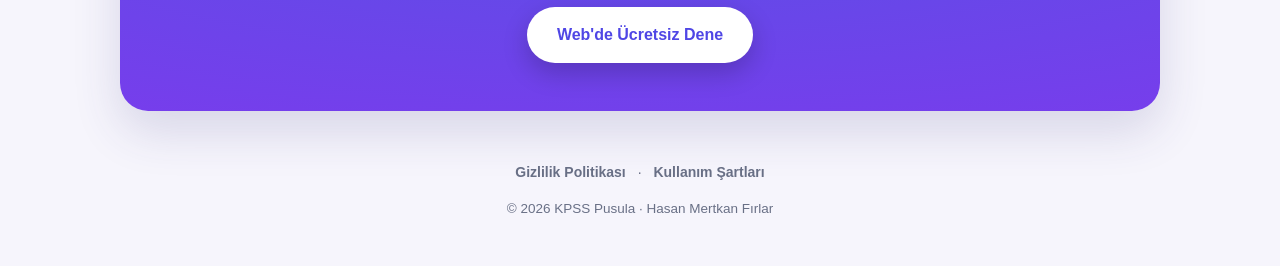
==== commit 83fb615e: "Web: Türkçe dersi + konu-konu test + 10 deneme + hızlı tekrar + liquid-glass nav - Veri tazelendi: 5" ====
--- a/index.html
+++ b/index.html
@@ -4,14 +4,14 @@
 <meta charset="UTF-8">
 <meta name="viewport" content="width=device-width, initial-scale=1.0">
 <title>KPSS Pusula — Genel Kültür Konu Anlatımı, Harita, Test ve Deneme</title>
-<meta name="description" content="KPSS Pusula: Tarih, Coğrafya, Vatandaşlık ve Güncel konu anlatımı, interaktif Türkiye haritası, 500+ orijinal soru, 10 deneme sınavı ve Hızlı Tekrar. Web'de ücretsiz dene.">
+<meta name="description" content="KPSS Pusula: Türkçe, Tarih, Coğrafya, Vatandaşlık ve Güncel konu anlatımı, interaktif Türkiye haritası, 700+ orijinal soru, 10 deneme sınavı ve Hızlı Tekrar. Web'de ücretsiz dene.">
 <meta name="theme-color" content="#4F46E5">
 <meta property="og:title" content="KPSS Pusula — Genel Kültür cebinde">
-<meta property="og:description" content="Konu anlatımı, interaktif harita, 500+ soru, 10 deneme ve Hızlı Tekrar. Web'de ücretsiz dene.">
+<meta property="og:description" content="Konu anlatımı, interaktif harita, 700+ soru, 10 deneme ve Hızlı Tekrar. Web'de ücretsiz dene.">
 <meta property="og:image" content="feature.png">
 <meta property="og:type" content="website">
 <link rel="icon" href="icon.png">
-<link rel="stylesheet" href="style.css">
+<link rel="stylesheet" href="style.css?v=2">
 </head>
 <body>
 
@@ -29,7 +29,7 @@
   <div class="hero-inner">
     <img class="icon" src="icon.png" alt="KPSS Pusula">
     <h1>KPSS Genel Kültür,<br><span class="grad-text">cebinde.</span></h1>
-    <p class="tag">Konu anlatımı, interaktif Türkiye haritası, 500+ soru, deneme sınavları ve Hızlı Tekrar — tek uygulamada, çevrimdışı.</p>
+    <p class="tag">Konu anlatımı, interaktif Türkiye haritası, 700+ soru, deneme sınavları ve Hızlı Tekrar — tek uygulamada, çevrimdışı.</p>
     <div class="hero-cta">
       <a class="btn-primary" href="app/">Web'de Ücretsiz Dene</a>
       <a class="btn-ghost" href="#ozellikler">Özellikleri Gör</a>
@@ -43,8 +43,8 @@
 </header>
 
 <div class="stats-band">
-  <div class="stat"><b>500+</b><span>Orijinal soru</span></div>
-  <div class="stat"><b>40</b><span>Konu anlatımı</span></div>
+  <div class="stat"><b>700+</b><span>Orijinal soru</span></div>
+  <div class="stat"><b>52</b><span>Konu anlatımı</span></div>
   <div class="stat"><b>81</b><span>İl · interaktif harita</span></div>
   <div class="stat"><b>10</b><span>Deneme sınavı</span></div>
 </div>
@@ -52,8 +52,14 @@
 <main class="wrap">
 
   <section id="dersler">
-    <div class="sec-head"><h2>Dersler</h2><p>Genel Kültür'ün dört alanı, sade dille ve tuzak uyarılarıyla.</p></div>
+    <div class="sec-head"><h2>Dersler</h2><p>Genel Kültür ve Türkçe — beş alan, sade dille ve tuzak uyarılarıyla.</p></div>
     <div class="subjects">
+      <a class="subj" style="--g1:#3B82F6;--g2:#2563EB" href="app/#turkce">
+        <div class="em">
+          <svg viewBox="0 0 24 24"><path d="M12 20h9"/><path d="M16.5 3.5a2.1 2.1 0 0 1 3 3L7 19l-4 1 1-4z"/></svg>
+        </div>
+        <h3>Türkçe</h3><span>Sözcük–cümle anlam, paragraf, dil bilgisi</span>
+      </a>
       <a class="subj" style="--g1:#F59E0B;--g2:#F97316" href="app/#tarih">
         <div class="em">
           <svg viewBox="0 0 24 24"><path d="M3 22h18M6 18v-7M10 18v-7M14 18v-7M18 18v-7"/><path d="M12 2 20 7H4z"/></svg>
@@ -86,7 +92,7 @@
     <div class="grid">
       <div class="feat">
         <div class="ico i-book"><svg viewBox="0 0 24 24"><path d="M2 3h6a4 4 0 0 1 4 4v14a3 3 0 0 0-3-3H2z"/><path d="M22 3h-6a4 4 0 0 0-4 4v14a3 3 0 0 1 3-3h7z"/></svg></div>
-        <h3>Konu Anlatımı</h3><p>40 konu; günlük dille, <b>🔑 kritik bilgi</b> ve <b>🪤 tuzak</b> uyarılarıyla, kalıcı öğrenme için özetlerle.</p>
+        <h3>Konu Anlatımı</h3><p>52 konu; günlük dille, <b>🔑 kritik bilgi</b> ve <b>🪤 tuzak</b> uyarılarıyla, kalıcı öğrenme için özetlerle.</p>
       </div>
       <div class="feat">
         <div class="ico i-map"><svg viewBox="0 0 24 24"><path d="M1 6 8 2l8 4 7-4v16l-7 4-8-4-7 4z"/><path d="M8 2v16M16 6v16"/></svg></div>
@@ -94,7 +100,7 @@
       </div>
       <div class="feat">
         <div class="ico i-target"><svg viewBox="0 0 24 24"><circle cx="12" cy="12" r="10"/><circle cx="12" cy="12" r="6"/><circle cx="12" cy="12" r="2"/></svg></div>
-        <h3>500+ Soru & Test</h3><p>Ders ders veya karışık test; her soru açıklamalı ve <b>tek dokunuşla ilgili konunun tam satırına</b> götürür.</p>
+        <h3>700+ Soru & Test</h3><p>Ders ders veya karışık test; her soru açıklamalı ve <b>tek dokunuşla ilgili konunun tam satırına</b> götürür.</p>
       </div>
       <div class="feat">
         <div class="ico i-exam"><svg viewBox="0 0 24 24"><path d="M14 2H6a2 2 0 0 0-2 2v16a2 2 0 0 0 2 2h12a2 2 0 0 0 2-2V8z"/><path d="M14 2v6h6M9 15l2 2 4-4"/></svg></div>
@@ -133,7 +139,7 @@
 
   <section id="hakkinda">
     <div class="sec-head"><h2>Hakkında</h2></div>
-    <p class="about">KPSS Pusula, KPSS Genel Kültür hazırlığını kolaylaştırmak için hazırlanmış bağımsız bir çalışma uygulamasıdır. Konuları okuyabilir, Türkiye haritası üzerinden tekrar edebilir, 500+ soru ve deneme sınavıyla kendini ölçebilir, kendi notlarını cihazında saklayabilirsin. Her şey <b>çevrimdışı</b> çalışır. Hemen <a href="app/">web sürümünü</a> deneyebilirsin.</p>
+    <p class="about">KPSS Pusula, KPSS Genel Kültür hazırlığını kolaylaştırmak için hazırlanmış bağımsız bir çalışma uygulamasıdır. Konuları okuyabilir, Türkiye haritası üzerinden tekrar edebilir, 700+ soru ve deneme sınavıyla kendini ölçebilir, kendi notlarını cihazında saklayabilirsin. Her şey <b>çevrimdışı</b> çalışır. Hemen <a href="app/">web sürümünü</a> deneyebilirsin.</p>
   </section>
 
 </main>
